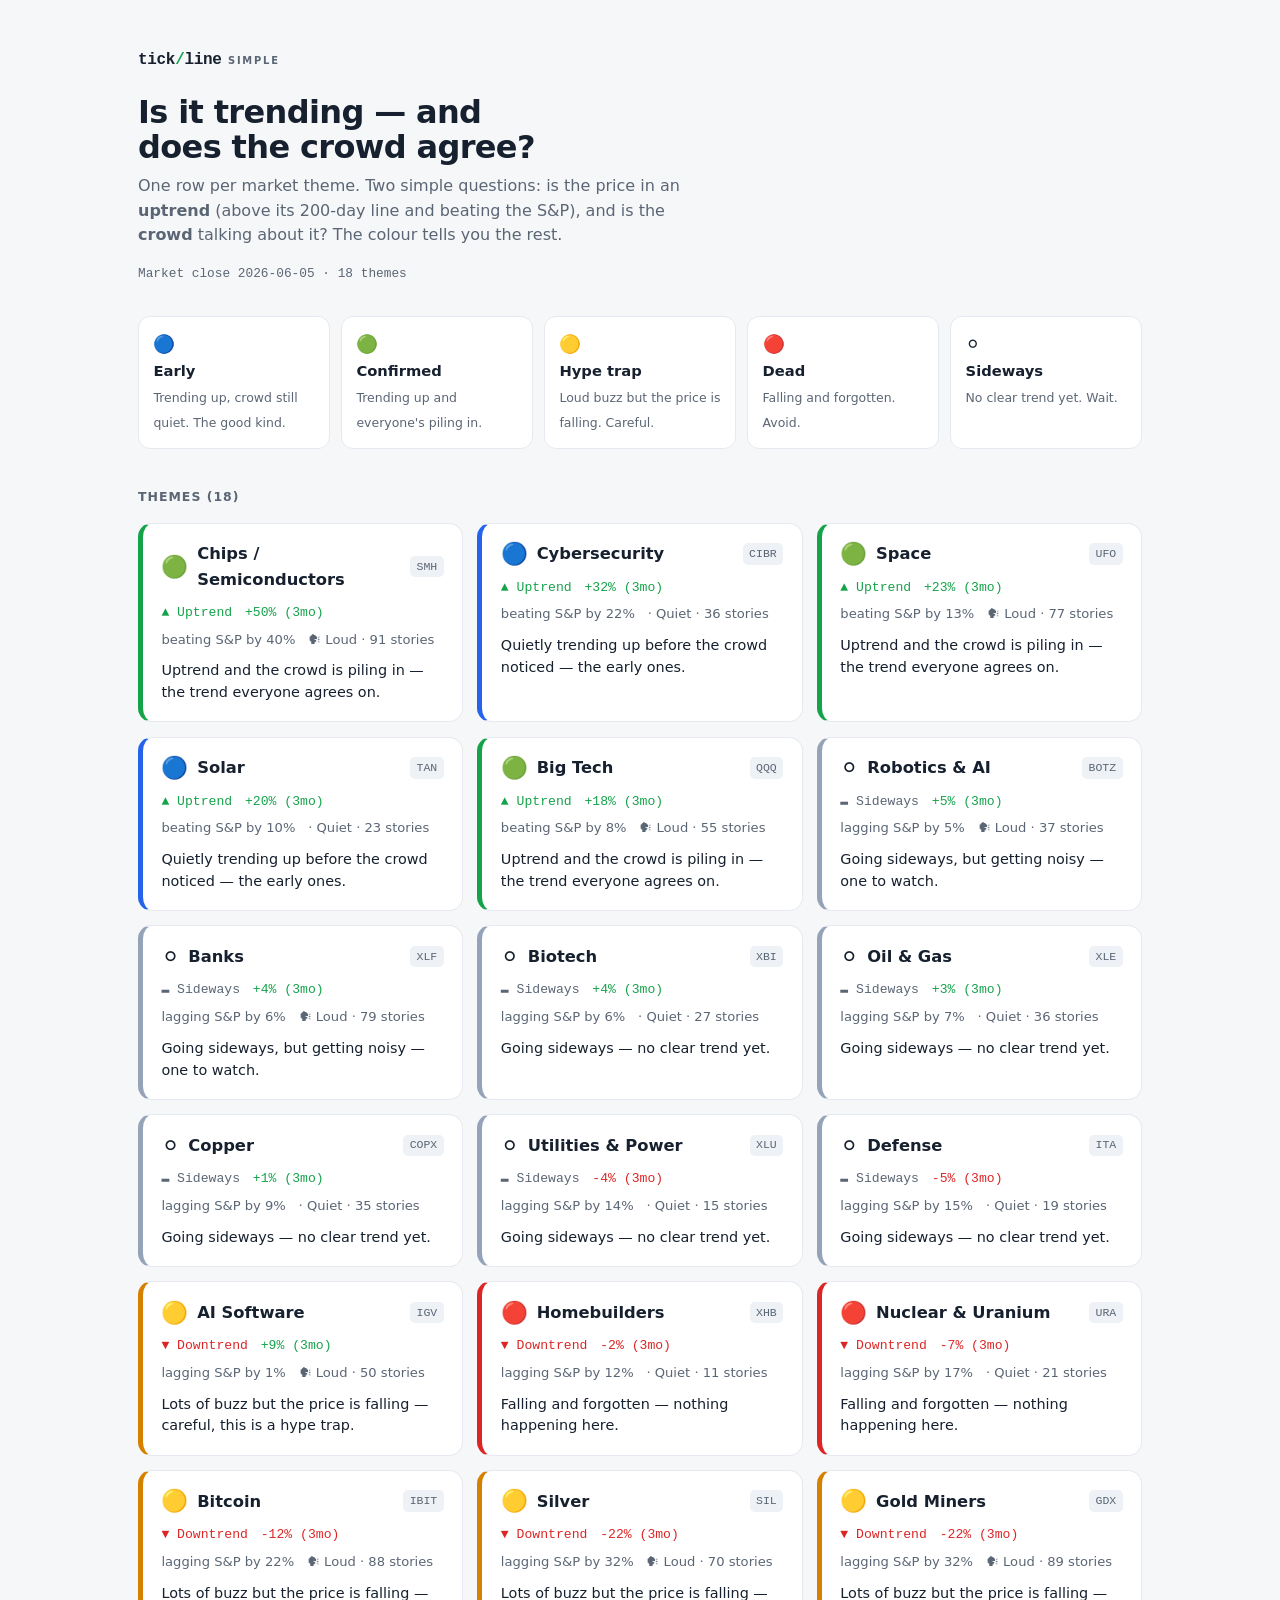
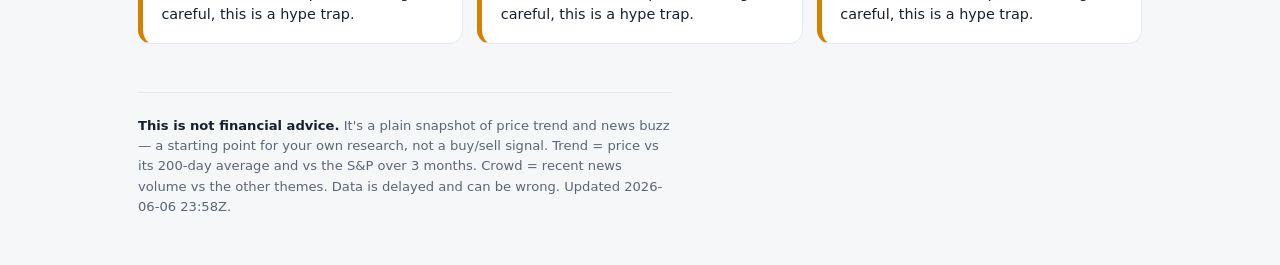
==== web/simple/index.html @ a9ffbe43 "feat: simple Trend & Crowd beginner board A beginner-friendly companion to the complex rotation engi" ====
<!DOCTYPE html>
<html lang="en">
<head>
<meta charset="UTF-8">
<meta name="viewport" content="width=device-width, initial-scale=1.0">
<title>tick/line · simple — is it trending?</title>
<meta name="description" content="A dead-simple board: for each market theme, is the price trending up, and is the crowd paying attention? Green means go, red means avoid.">
<link rel="icon" type="image/svg+xml" href="../../assets/favicon.svg">
<style>
  :root{
    --bg:#f6f7f9; --card:#ffffff; --ink:#16202e; --ink-dim:#5b6675; --line:#e6e9ef;
    --green:#15a34a; --blue:#2563eb; --amber:#d68000; --red:#dc2626; --grey:#94a3b8;
    --green-t:#e9f8ee; --blue-t:#e8f0fe; --amber-t:#fdf2e0; --red-t:#fdeaea; --grey-t:#eef1f5;
    --mono:'SF Mono',ui-monospace,'IBM Plex Mono',monospace;
    --sans:'Inter',system-ui,-apple-system,'Segoe UI',sans-serif;
  }
  *{margin:0;padding:0;box-sizing:border-box}
  html{overflow-x:hidden}
  body{background:var(--bg);color:var(--ink);font-family:var(--sans);line-height:1.55;
    -webkit-font-smoothing:antialiased;overflow-x:hidden}
  .wrap{max-width:1100px;margin:0 auto;padding:clamp(1.25rem,4vw,3rem)}

  /* header */
  .brand{font-family:var(--mono);font-weight:600;font-size:1rem;letter-spacing:-.02em}
  .brand .s{color:var(--green)} .brand .tag{color:var(--ink-dim);font-family:var(--sans);
    font-size:.62rem;letter-spacing:.18em;text-transform:uppercase;margin-left:.4rem}
  h1{font-size:clamp(1.8rem,1.2rem+2.6vw,3rem);line-height:1.08;letter-spacing:-.02em;
    margin:1.4rem 0 .6rem;max-width:18ch}
  .lede{font-size:clamp(1rem,.95rem+.3vw,1.15rem);color:var(--ink-dim);max-width:54ch}
  .stamp{font-family:var(--mono);font-size:.8rem;color:var(--ink-dim);margin-top:1rem}

  /* legend */
  .legend{display:grid;grid-template-columns:repeat(auto-fit,minmax(170px,1fr));gap:.7rem;
    margin:2rem 0 2.4rem}
  .leg{background:var(--card);border:1px solid var(--line);border-radius:12px;padding:.85rem .9rem}
  .leg b{display:block;font-size:.92rem;margin:.1rem 0 .15rem}
  .leg small{color:var(--ink-dim);font-size:.78rem}
  .leg .dot{font-size:1.1rem}

  /* grid */
  h2{font-size:1.05rem;font-weight:600;margin:0 0 1rem;color:var(--ink-dim);
    text-transform:uppercase;letter-spacing:.08em;font-size:.78rem}
  .grid{display:grid;grid-template-columns:repeat(auto-fill,minmax(min(300px,100%),1fr));gap:.9rem}
  .legend{display:grid}
  .card{background:var(--card);border:1px solid var(--line);border-radius:14px;padding:1.1rem 1.15rem;
    border-left:5px solid var(--grey);transition:transform .15s ease,box-shadow .15s ease}
  .card:hover{transform:translateY(-2px);box-shadow:0 8px 24px rgba(20,32,46,.08)}
  .card.green{border-left-color:var(--green)} .card.blue{border-left-color:var(--blue)}
  .card.amber{border-left-color:var(--amber)} .card.red{border-left-color:var(--red)}
  .card.grey{border-left-color:var(--grey)}
  .chead{display:flex;align-items:center;gap:.55rem;margin-bottom:.7rem}
  .chead .em{font-size:1.35rem;line-height:1}
  .chead h3{font-size:1.02rem;font-weight:600;flex:1}
  .chead .etf{font-family:var(--mono);font-size:.72rem;color:var(--ink-dim);
    background:var(--grey-t);padding:.12rem .4rem;border-radius:5px}
  .metrics{display:flex;flex-wrap:wrap;gap:.4rem .8rem;margin-bottom:.65rem;font-size:.82rem}
  .badge{font-family:var(--mono);font-weight:500}
  .up{color:var(--green)} .down{color:var(--red)} .side{color:var(--ink-dim)}
  .metrics .dim{color:var(--ink-dim)}
  .verdict{font-size:.9rem;color:var(--ink);line-height:1.5;overflow-wrap:anywhere}
  .lede,.leg small{overflow-wrap:anywhere}

  footer{margin-top:3rem;padding-top:1.4rem;border-top:1px solid var(--line);
    color:var(--ink-dim);font-size:.82rem;max-width:64ch}
  footer b{color:var(--ink)}
  @media (max-width:520px){
    .wrap{padding:1.25rem 1rem}
    .grid{grid-template-columns:1fr}.legend{grid-template-columns:1fr}
  }
</style>
</head>
<body>
<div class="wrap">
  <header>
    <div class="brand">tick<span class="s">/</span>line<span class="tag">simple</span></div>
    <h1>Is it trending — and does the crowd agree?</h1>
    <p class="lede">One row per market theme. Two simple questions: is the price in an
      <b>uptrend</b> (above its 200-day line and beating the S&amp;P), and is the
      <b>crowd</b> talking about it? The colour tells you the rest.</p>
    <p class="stamp" id="stamp">—</p>
  </header>

  <section class="legend" aria-label="What the colours mean">
    <div class="leg"><span class="dot">🔵</span><b>Early</b><small>Trending up, crowd still quiet. The good kind.</small></div>
    <div class="leg"><span class="dot">🟢</span><b>Confirmed</b><small>Trending up and everyone's piling in.</small></div>
    <div class="leg"><span class="dot">🟡</span><b>Hype trap</b><small>Loud buzz but the price is falling. Careful.</small></div>
    <div class="leg"><span class="dot">🔴</span><b>Dead</b><small>Falling and forgotten. Avoid.</small></div>
    <div class="leg"><span class="dot">⚪</span><b>Sideways</b><small>No clear trend yet. Wait.</small></div>
  </section>

  <h2 id="count">Themes</h2>
  <div class="grid" id="grid"></div>

  <footer>
    <b>This is not financial advice.</b> It's a plain snapshot of price trend and news buzz —
    a starting point for your own research, not a buy/sell signal. Trend = price vs its 200-day
    average and vs the S&amp;P over 3 months. Crowd = recent news volume vs the other themes.
    Data is delayed and can be wrong. <span id="foot"></span>
  </footer>
</div>
<script src="data.js"></script>
<script src="app.js"></script>
</body>
</html>
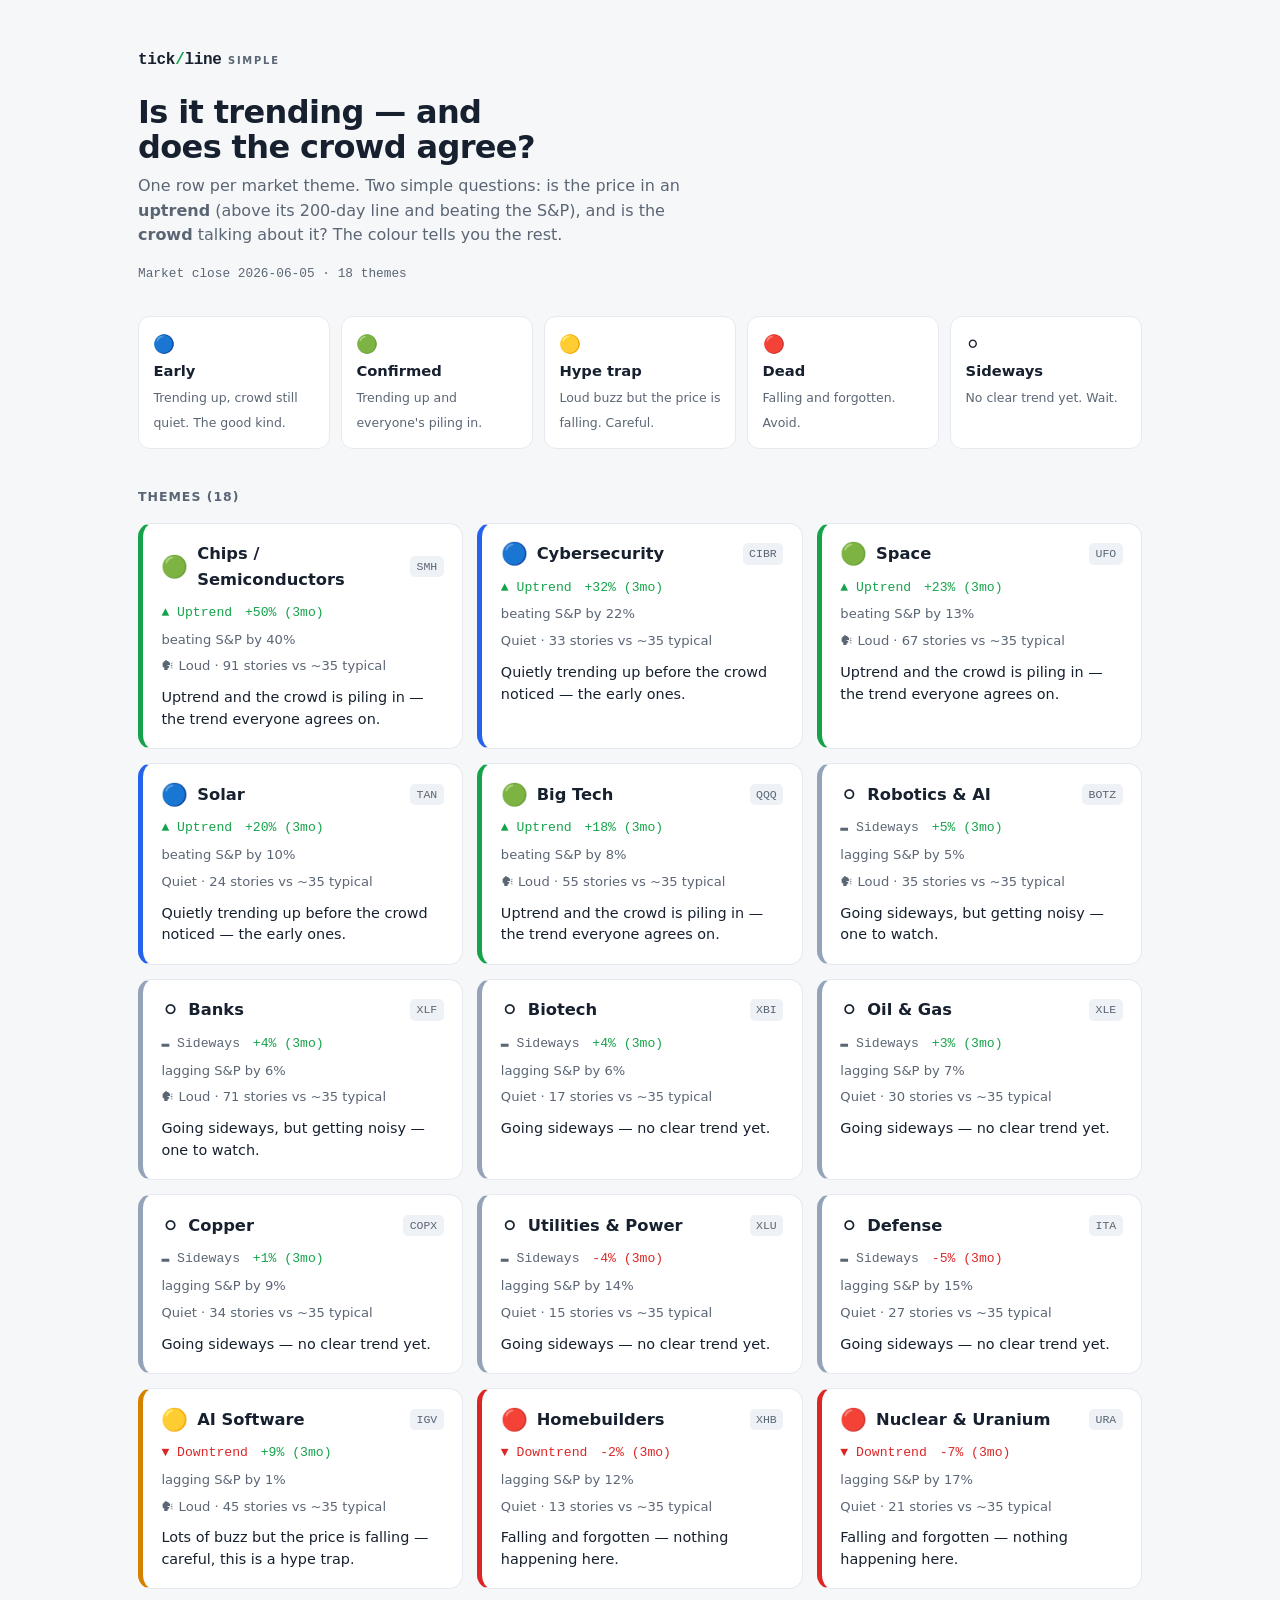
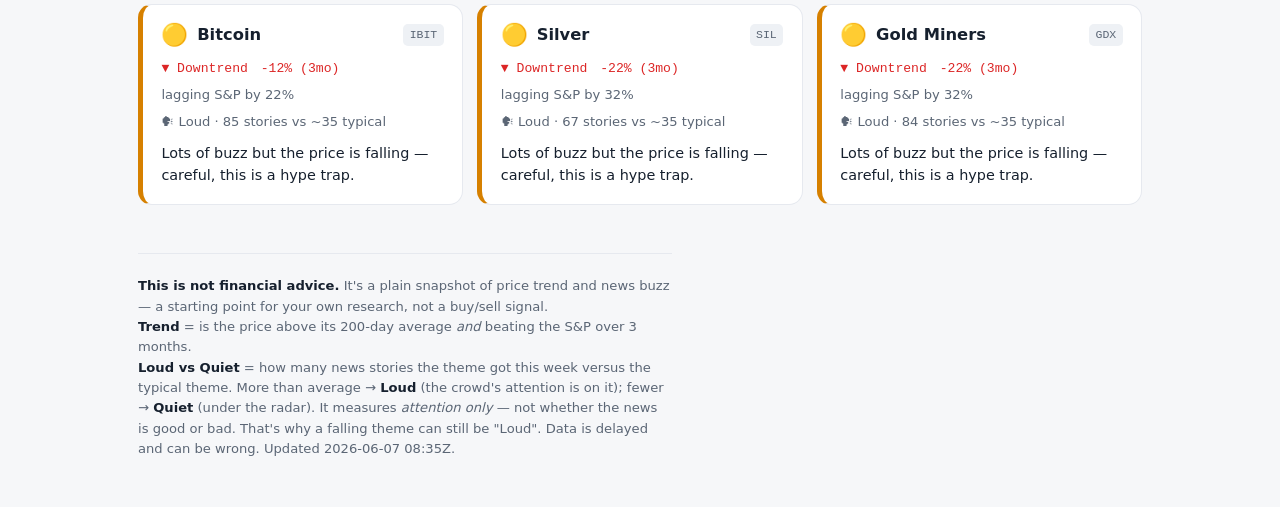
==== commit 46cf5324: "feat: per-company trend dots + clearer loud/quiet Rotation board: each company chip now shows a gree" ====
--- a/web/simple/index.html
+++ b/web/simple/index.html
@@ -93,9 +93,12 @@
 
   <footer>
     <b>This is not financial advice.</b> It's a plain snapshot of price trend and news buzz —
-    a starting point for your own research, not a buy/sell signal. Trend = price vs its 200-day
-    average and vs the S&amp;P over 3 months. Crowd = recent news volume vs the other themes.
-    Data is delayed and can be wrong. <span id="foot"></span>
+    a starting point for your own research, not a buy/sell signal.
+    <br><b>Trend</b> = is the price above its 200-day average <em>and</em> beating the S&amp;P over 3 months.
+    <br><b>Loud vs Quiet</b> = how many news stories the theme got this week versus the typical theme.
+    More than average → <b>Loud</b> (the crowd's attention is on it); fewer → <b>Quiet</b> (under the radar).
+    It measures <em>attention only</em> — not whether the news is good or bad. That's why a falling theme
+    can still be "Loud". Data is delayed and can be wrong. <span id="foot"></span>
   </footer>
 </div>
 <script src="data.js"></script>
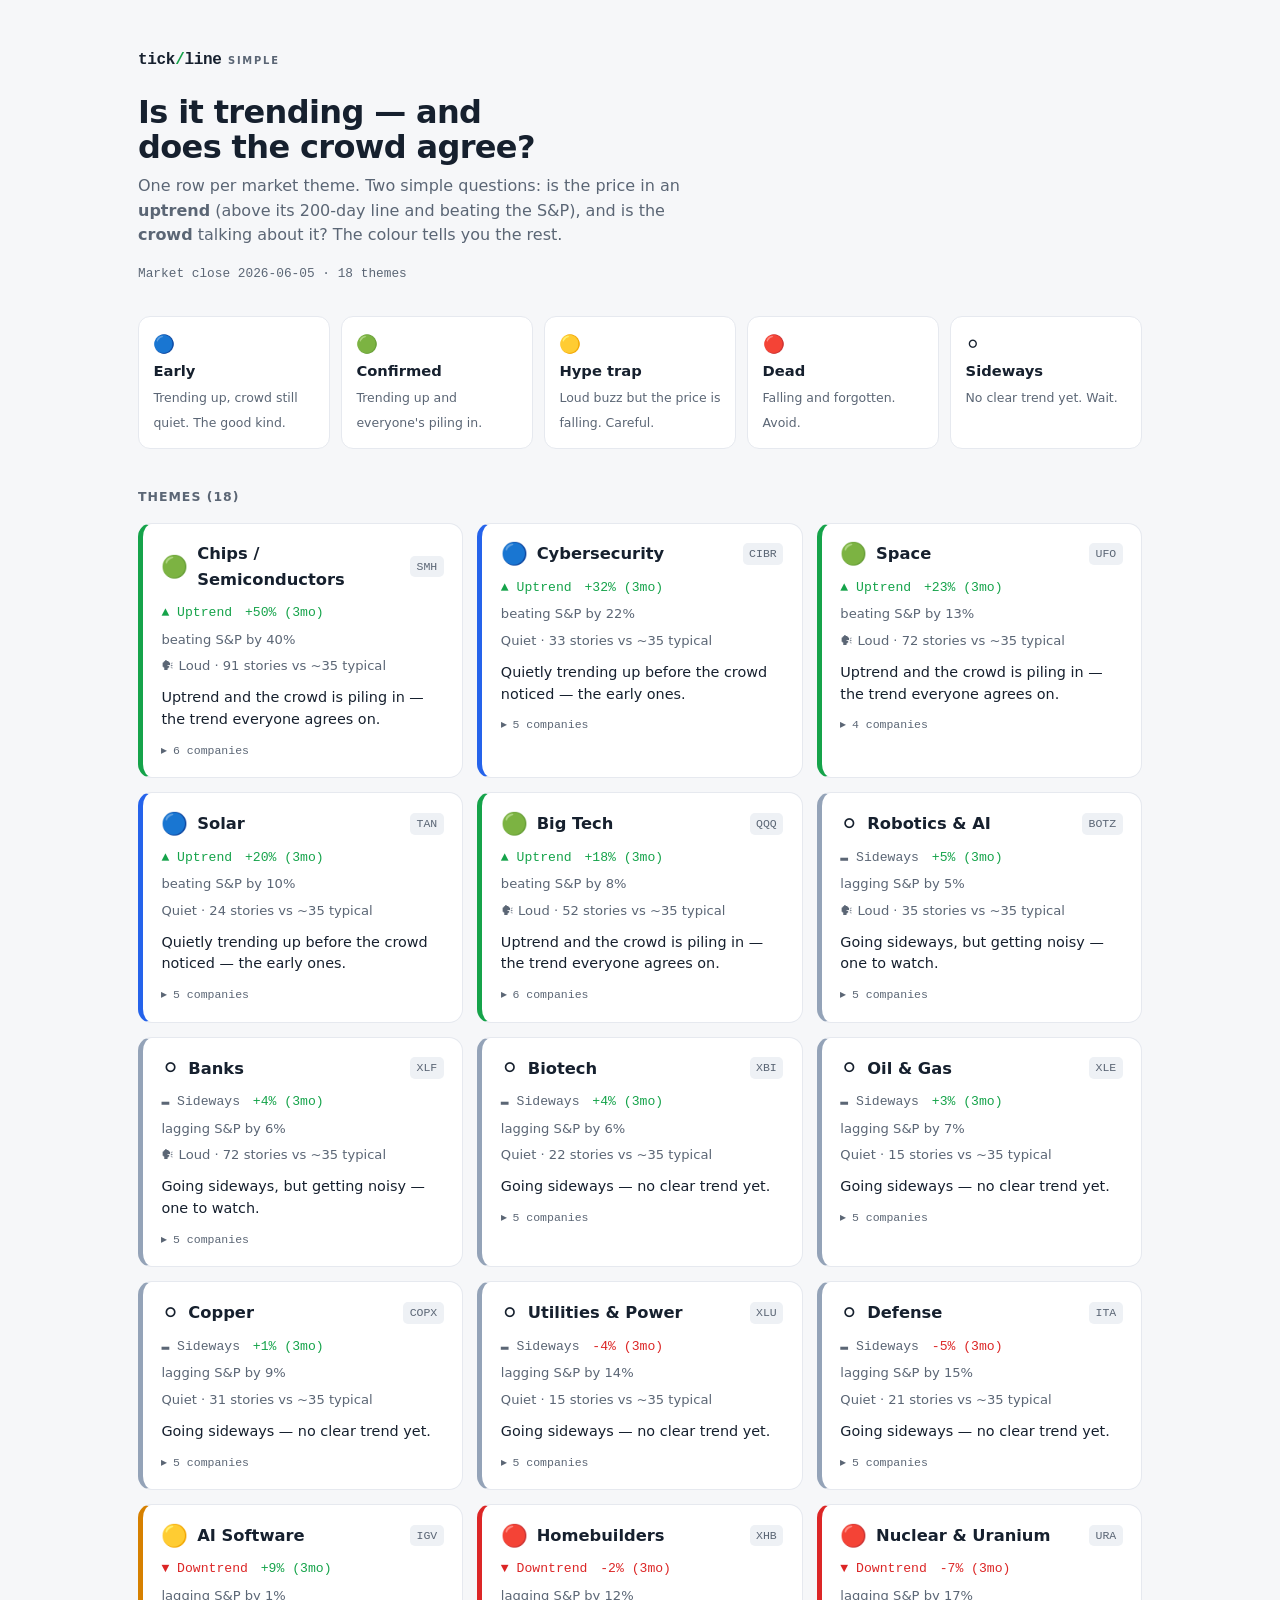
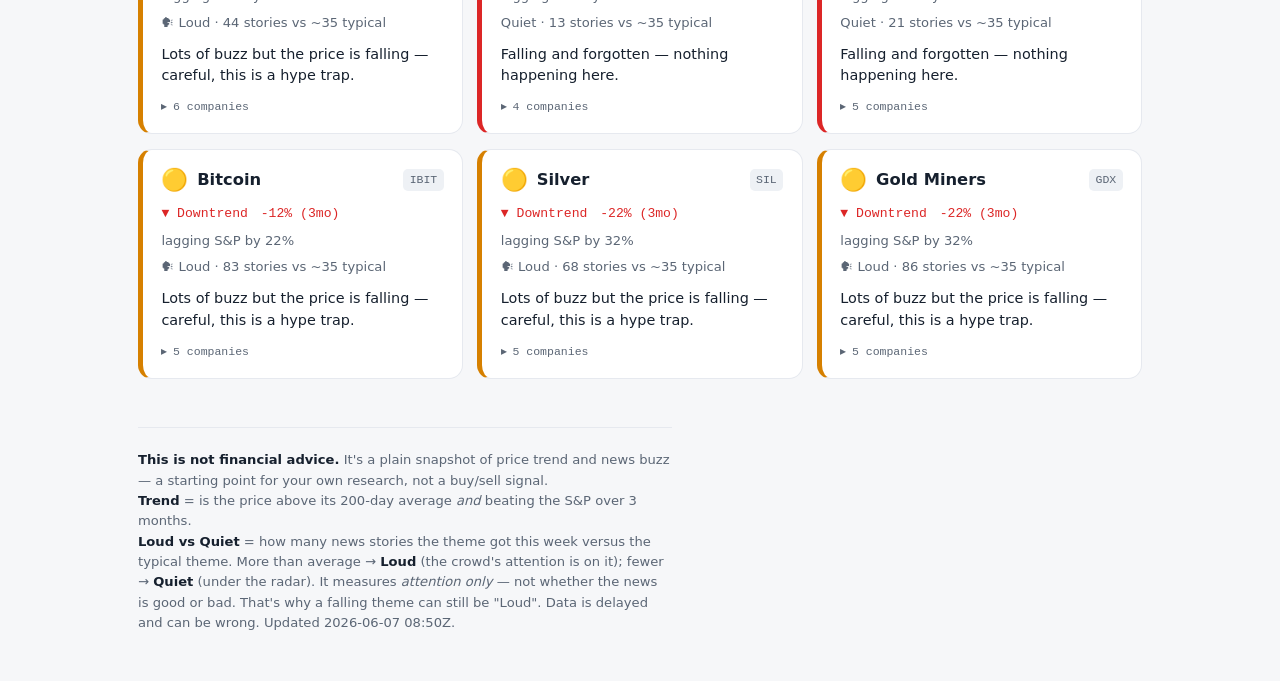
==== commit eea4d312: "feat: drill-down on the simple board — click a category for its companies Each category card is now " ====
--- a/web/simple/index.html
+++ b/web/simple/index.html
@@ -67,6 +67,22 @@
     .wrap{padding:1.25rem 1rem}
     .grid{grid-template-columns:1fr}.legend{grid-template-columns:1fr}
   }
+
+  /* category drill-down: the companies inside */
+  .card.clickable{cursor:pointer}
+  .card-foot{margin-top:.7rem;font-family:var(--mono);font-size:.72rem;color:var(--ink-dim);
+    display:flex;align-items:center;gap:.35rem}
+  .caret{display:inline-block;transition:transform .2s ease;color:var(--ink-dim)}
+  .card.open .caret{transform:rotate(90deg);color:var(--green)}
+  .card-stocks{max-height:0;overflow:hidden;opacity:0;display:flex;flex-wrap:wrap;gap:.4rem;
+    transition:max-height .3s ease,opacity .25s,margin .3s ease}
+  .card.open .card-stocks{max-height:220px;opacity:1;margin-top:.75rem}
+  .stk-chip{font-family:var(--mono);font-size:.72rem;font-weight:500;color:var(--ink);
+    text-decoration:none;background:#eef1f6;border:1px solid var(--line);border-radius:6px;
+    padding:.2rem .45rem;display:inline-flex;align-items:center;transition:border-color .15s,background .15s}
+  .stk-chip:hover{border-color:var(--ink-dim);background:#fff}
+  .stk-dot{width:6px;height:6px;border-radius:50%;margin-right:5px;display:inline-block}
+  .stk-up{background:var(--green)} .stk-down{background:var(--red)} .stk-flat{background:var(--grey)}
 </style>
 </head>
 <body>
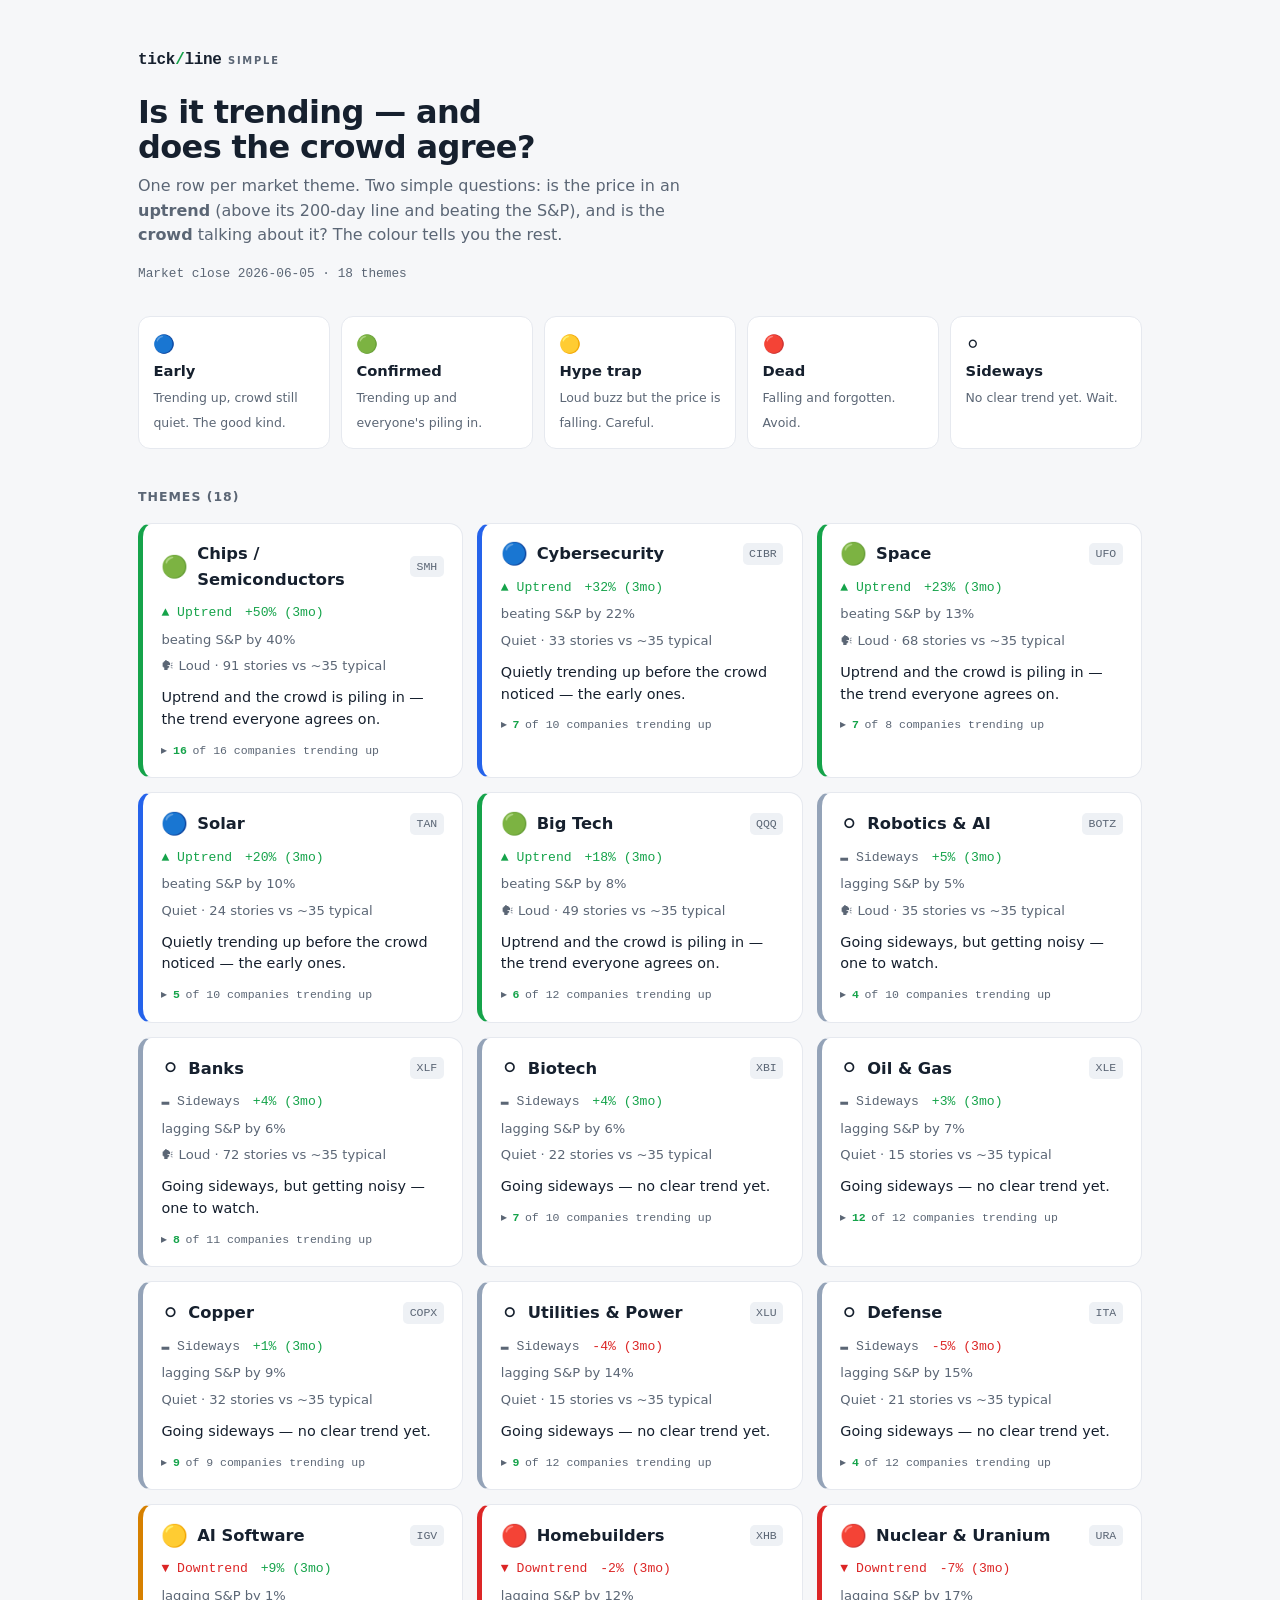
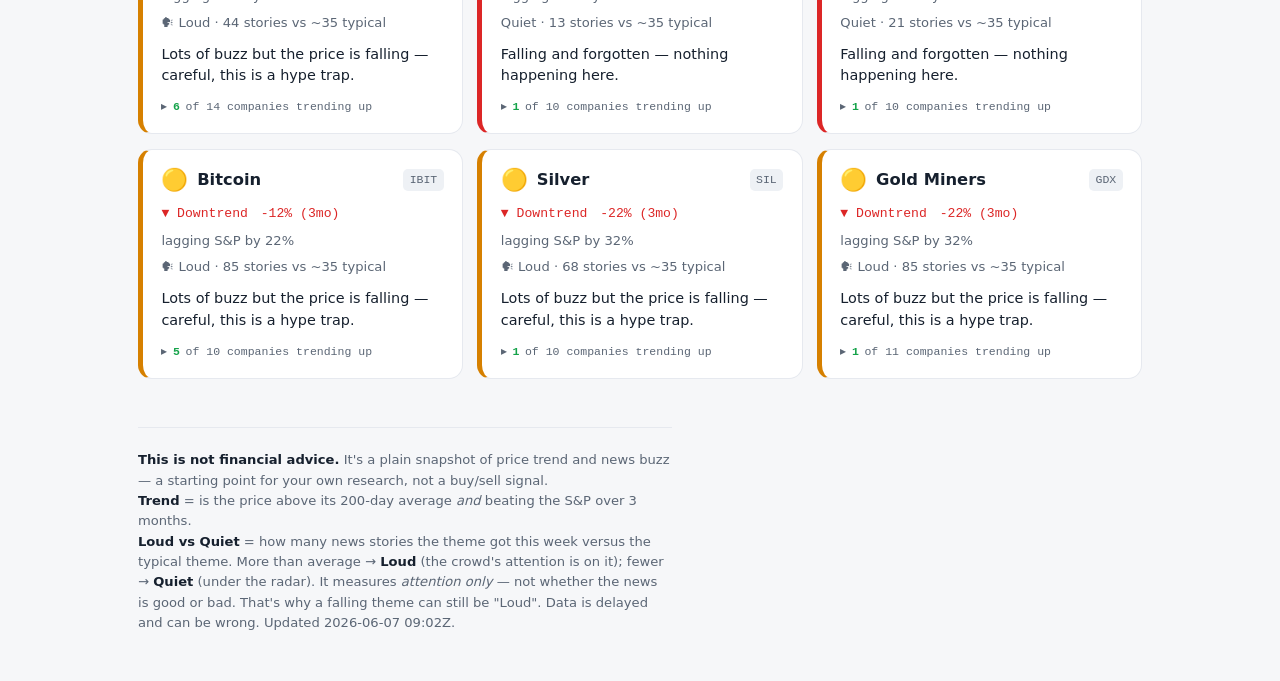
==== commit 12e78c27: "feat: screen the full company list per category, ranked by trend Expanded each category to its compr" ====
--- a/web/simple/index.html
+++ b/web/simple/index.html
@@ -83,6 +83,9 @@
   .stk-chip:hover{border-color:var(--ink-dim);background:#fff}
   .stk-dot{width:6px;height:6px;border-radius:50%;margin-right:5px;display:inline-block}
   .stk-up{background:var(--green)} .stk-down{background:var(--red)} .stk-flat{background:var(--grey)}
+  .stk-ret{margin-left:5px;font-size:.66rem;font-weight:600;opacity:.85}
+  .stk-ret.up{color:var(--green)} .stk-ret.down{color:var(--red)}
+  .card-foot .up{color:var(--green);font-weight:600}
 </style>
 </head>
 <body>
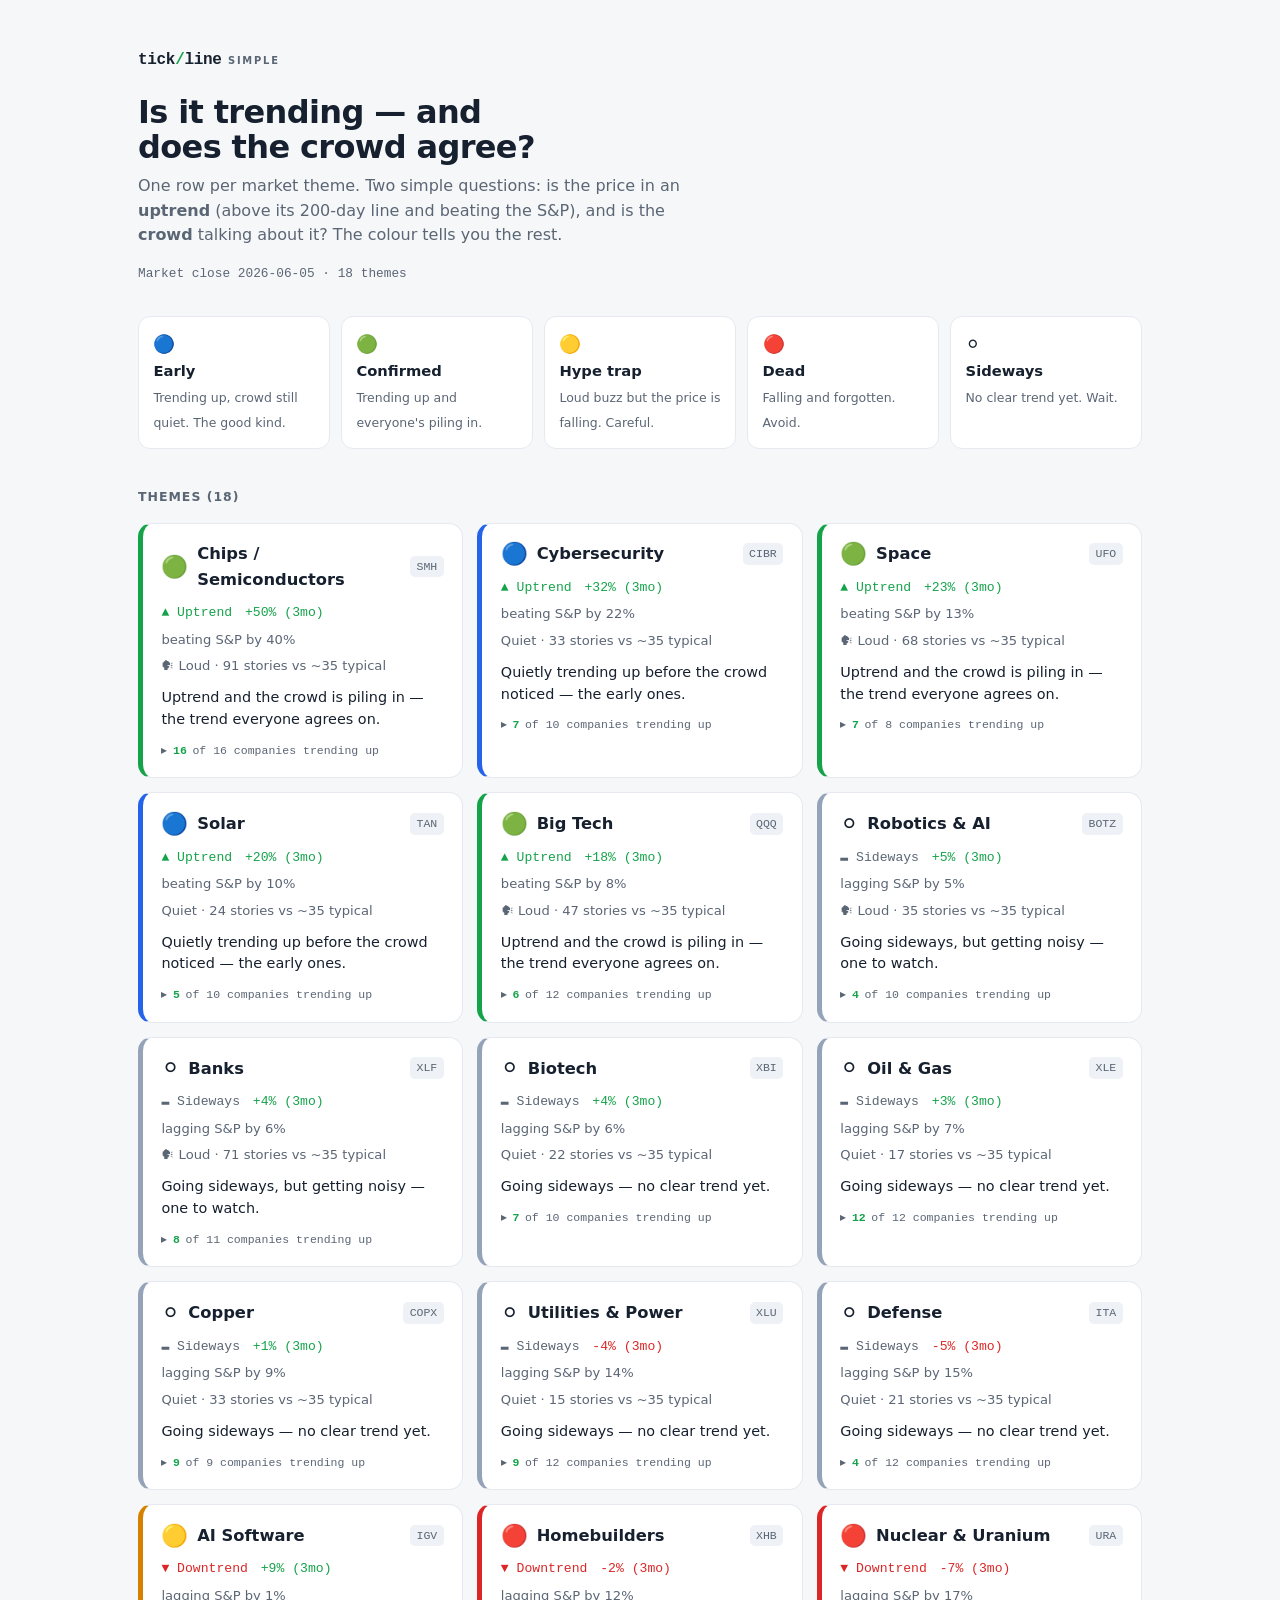
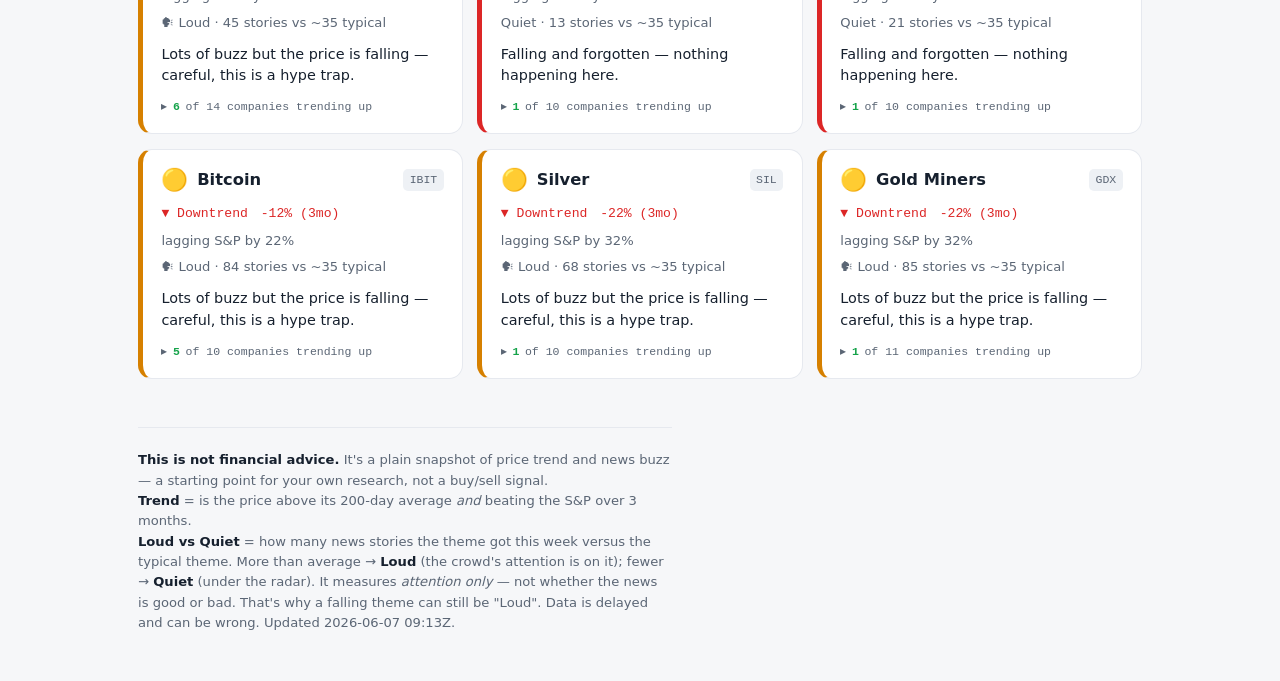
==== commit ae2f3a41: "feat: in-page company briefing modal (analyst + fundamentals + price action) Clicking a company now " ====
--- a/web/simple/index.html
+++ b/web/simple/index.html
@@ -86,6 +86,47 @@
   .stk-ret{margin-left:5px;font-size:.66rem;font-weight:600;opacity:.85}
   .stk-ret.up{color:var(--green)} .stk-ret.down{color:var(--red)}
   .card-foot .up{color:var(--green);font-weight:600}
+
+  /* company briefing modal */
+  .modal-overlay{position:fixed;inset:0;z-index:50;background:rgba(20,32,46,.55);
+    -webkit-backdrop-filter:blur(3px);backdrop-filter:blur(3px);
+    display:flex;align-items:flex-start;justify-content:center;padding:5vh 1rem;overflow-y:auto}
+  .modal-overlay[hidden]{display:none}
+  .modal{background:var(--card);border-radius:16px;max-width:560px;width:100%;
+    padding:1.6rem 1.7rem 1.9rem;position:relative;box-shadow:0 20px 60px rgba(20,32,46,.3)}
+  .modal-x{position:absolute;top:.8rem;right:1rem;background:none;border:0;font-size:1.5rem;
+    line-height:1;color:var(--ink-dim);cursor:pointer}
+  .modal-x:hover{color:var(--ink)}
+  .md-head{display:flex;justify-content:space-between;align-items:flex-start;gap:1rem;
+    border-bottom:1px solid var(--line);padding-bottom:1rem}
+  .md-head h2{font-size:1.2rem;line-height:1.2}
+  .md-tk{font-family:var(--mono);font-size:.76rem;color:var(--ink-dim);font-weight:500}
+  .md-sub{font-size:.8rem;color:var(--ink-dim);margin-top:.25rem}
+  .md-price{font-family:var(--mono);font-size:1.35rem;font-weight:600;white-space:nowrap;
+    display:flex;align-items:center;gap:.4rem}
+  .md-sec{margin-top:1.1rem}
+  .md-sec h3{font-size:.7rem;letter-spacing:.1em;text-transform:uppercase;color:var(--ink-dim);margin-bottom:.55rem}
+  .md-row{display:flex;align-items:center;gap:.6rem;flex-wrap:wrap;margin-bottom:.3rem;font-size:.92rem}
+  .md-rate{font-weight:600;padding:.15rem .55rem;border-radius:999px;font-size:.8rem}
+  .rate-strong_buy,.rate-buy,.rate-outperform{background:var(--green-t);color:var(--green)}
+  .rate-hold,.rate-na{background:#eef1f5;color:var(--ink-dim)}
+  .rate-sell,.rate-strong_sell,.rate-underperform{background:var(--red-t);color:var(--red)}
+  .md-dim{color:var(--ink-dim);font-size:.82rem}
+  .md-grid{display:grid;grid-template-columns:repeat(4,1fr);gap:.6rem}
+  .md-rets{grid-template-columns:repeat(3,1fr)}
+  .md-metric{background:#f6f7f9;border:1px solid var(--line);border-radius:8px;padding:.5rem .55rem}
+  .md-mlabel{font-size:.62rem;color:var(--ink-dim);text-transform:uppercase;letter-spacing:.04em}
+  .md-mval{font-family:var(--mono);font-weight:600;font-size:.9rem;margin-top:.15rem}
+  .md-52{display:flex;align-items:center;gap:.6rem;font-family:var(--mono);font-size:.72rem}
+  .md-bar{flex:1;height:6px;border-radius:3px;position:relative;
+    background:linear-gradient(90deg,var(--red),var(--amber),var(--green))}
+  .md-bar span{position:absolute;top:-3px;width:12px;height:12px;border-radius:50%;
+    background:var(--ink);border:2px solid var(--card);transform:translateX(-50%)}
+  .md-center{text-align:center;margin:.15rem 0 .6rem;font-size:.7rem}
+  .md-summary{font-size:.86rem;line-height:1.6;color:var(--ink-dim)}
+  .md-link{display:inline-block;margin-top:1.1rem;font-size:.82rem;color:var(--blue);text-decoration:none}
+  .md-link:hover{text-decoration:underline}
+  @media (max-width:520px){.md-grid{grid-template-columns:repeat(2,1fr)}.md-head{flex-direction:column}}
 </style>
 </head>
 <body>
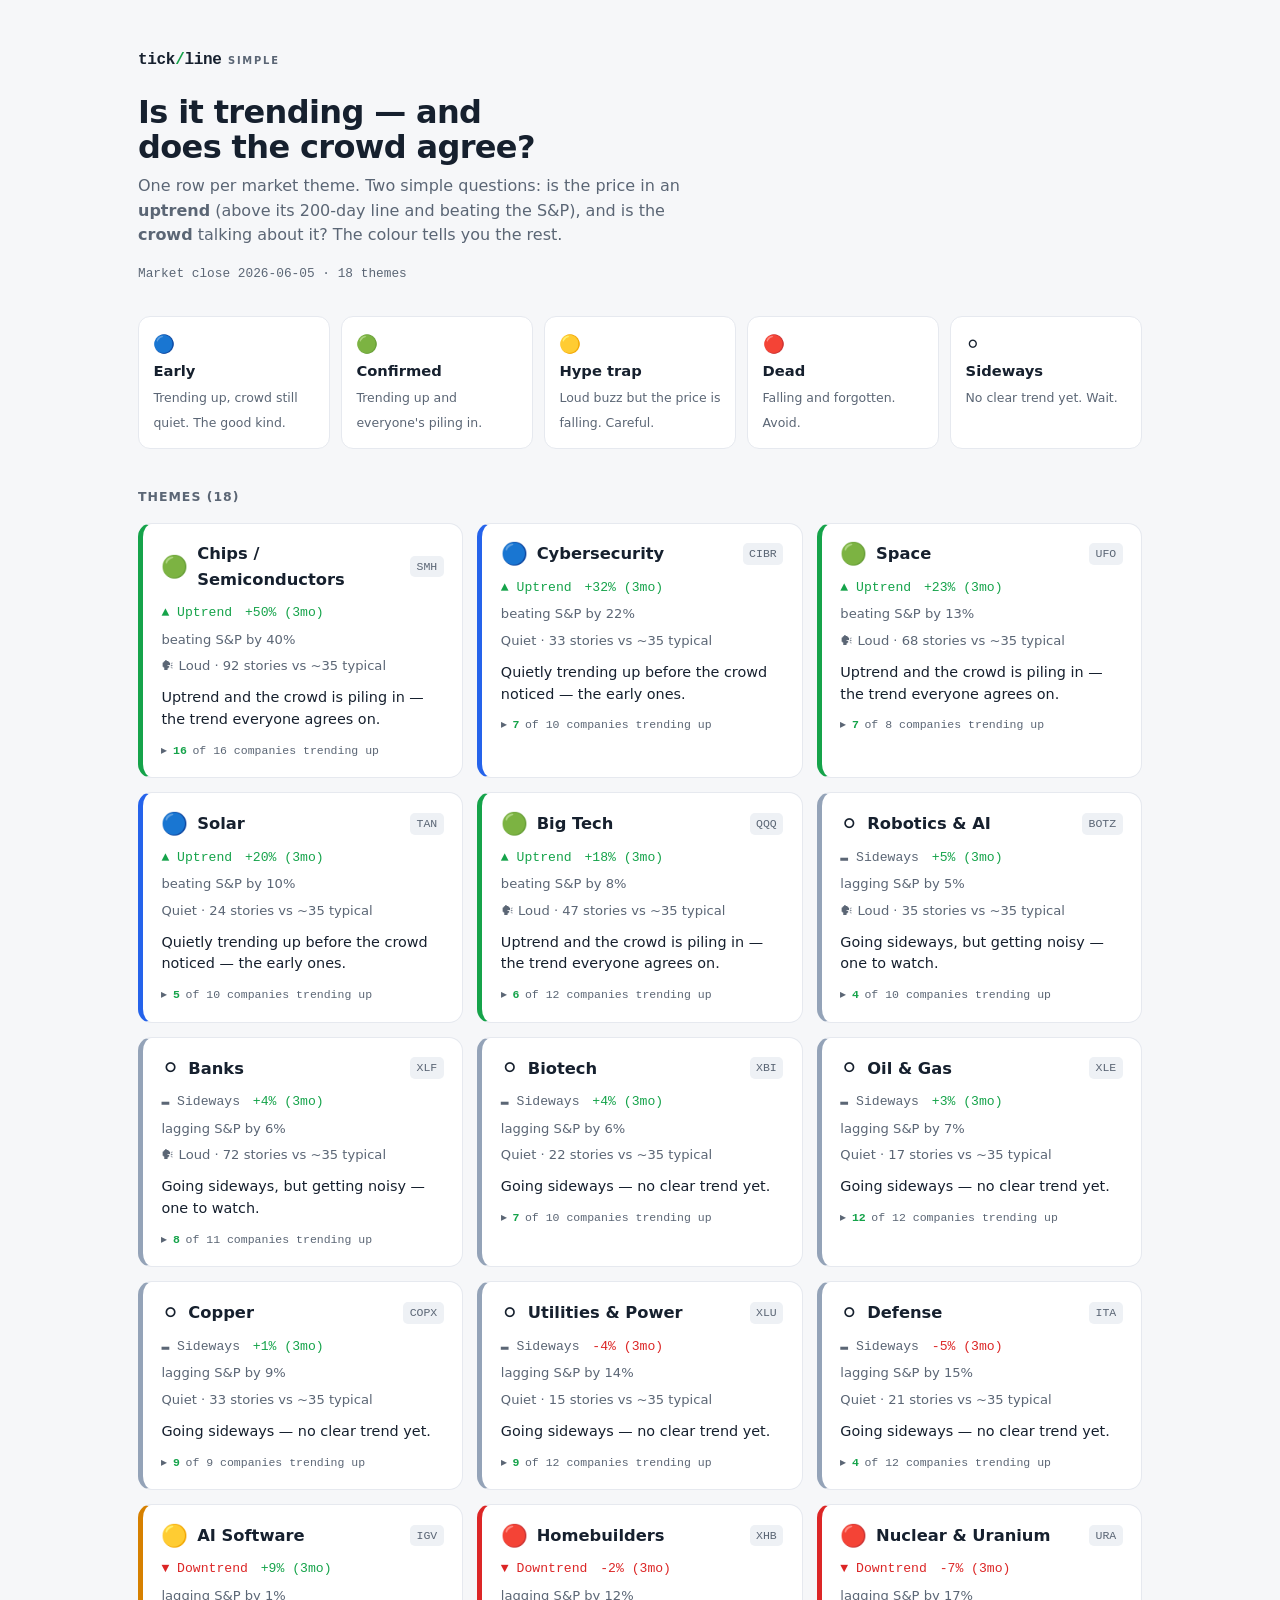
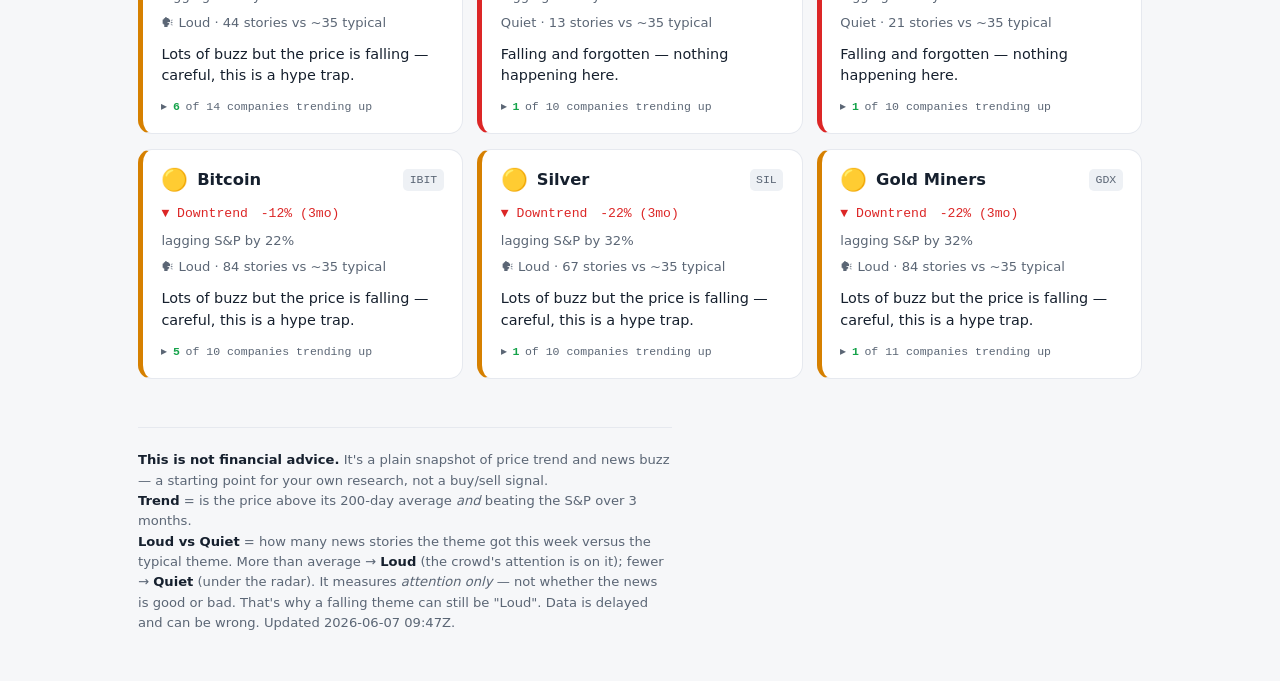
==== commit 72a03888: "feat: trusted-news section in company modal (hard sources + coverage tone) Each company briefing now" ====
--- a/web/simple/index.html
+++ b/web/simple/index.html
@@ -123,6 +123,15 @@
   .md-bar span{position:absolute;top:-3px;width:12px;height:12px;border-radius:50%;
     background:var(--ink);border:2px solid var(--card);transform:translateX(-50%)}
   .md-center{text-align:center;margin:.15rem 0 .6rem;font-size:.7rem}
+  .md-trust{font-weight:400;color:var(--ink-dim);text-transform:none;letter-spacing:0}
+  .md-tone{font-weight:600;padding:.1rem .45rem;border-radius:999px;font-size:.66rem;text-transform:none;letter-spacing:0}
+  .tone-positive{background:var(--green-t);color:var(--green)}
+  .tone-negative{background:var(--red-t);color:var(--red)}
+  .tone-mixed{background:#eef1f5;color:var(--ink-dim)}
+  .md-news{list-style:none;display:flex;flex-direction:column;gap:.5rem}
+  .md-news li{font-size:.86rem;line-height:1.45;color:var(--ink)}
+  .md-nsrc{font-family:var(--mono);font-size:.66rem;font-weight:600;color:var(--blue);
+    background:var(--blue-t);padding:.1rem .4rem;border-radius:5px;margin-right:.4rem;white-space:nowrap}
   .md-summary{font-size:.86rem;line-height:1.6;color:var(--ink-dim)}
   .md-link{display:inline-block;margin-top:1.1rem;font-size:.82rem;color:var(--blue);text-decoration:none}
   .md-link:hover{text-decoration:underline}
